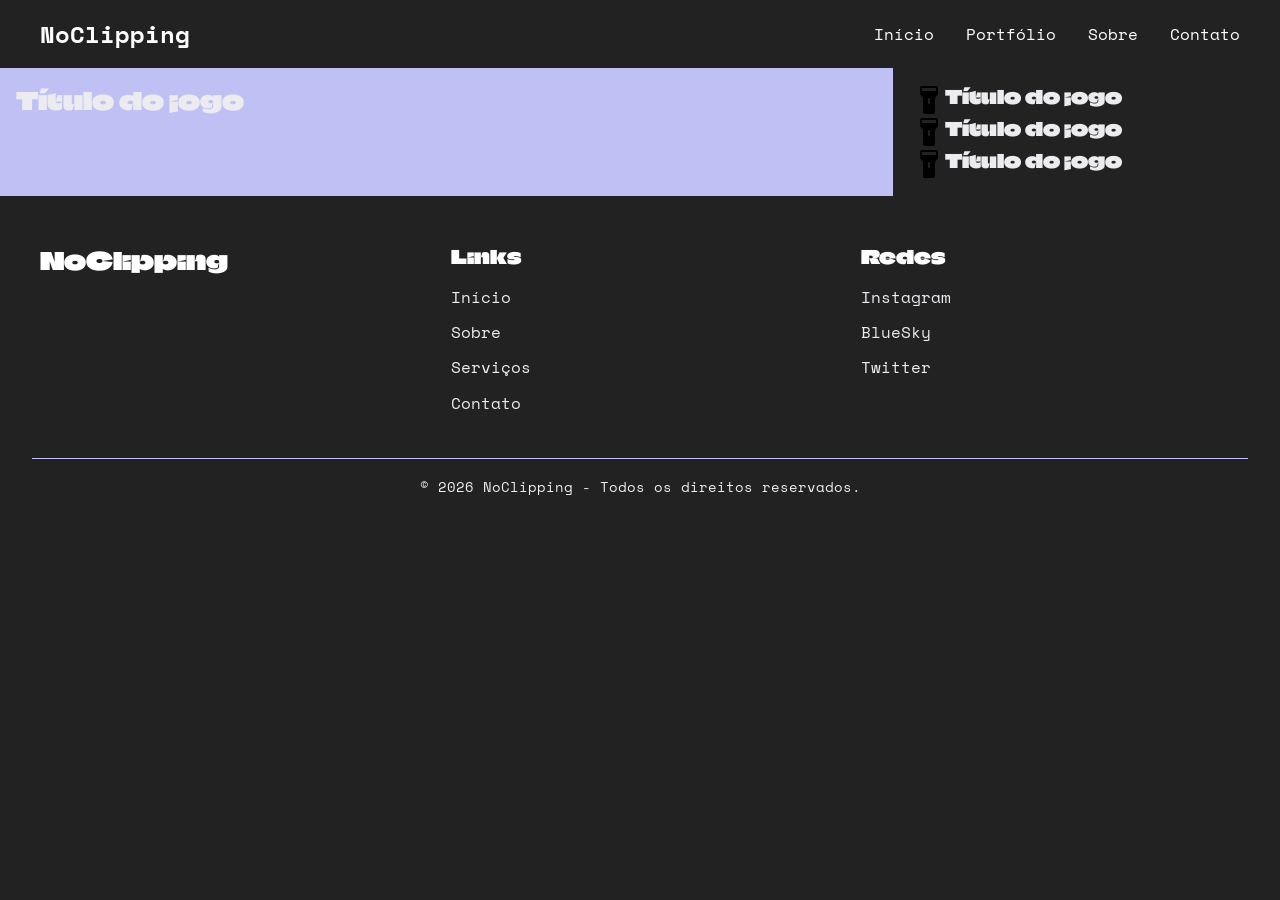
==== index.html @ 675118c1 "style; hero section" ====
<!DOCTYPE html>
<html lang="pt-br">
  <head>
    <meta charset="UTF-8" />
    <meta name="viewport" content="width=device-width, initial-scale=1.0" />
    <title>NoClipping | Início</title>
    <link rel="shortcut icon" type="imagex/svg" href="../src/assets/favicon.svg"/>
    <!-- estilos -->
    <link rel="stylesheet" href="./src/style/global.css" />
    <link rel="stylesheet" href="./src/style/index.css" />

    <!-- fontes -->
     <link rel="preconnect" href="https://fonts.googleapis.com">
    <link rel="preconnect" href="https://fonts.gstatic.com" crossorigin>
    <link href="https://fonts.googleapis.com/css2?family=Climate+Crisis:YEAR@1979&family=DM+Sans:ital,opsz,wght@0,9..40,100..1000;1,9..40,100..1000&family=Space+Mono:ital,wght@0,400;0,700;1,400;1,700&display=swap" rel="stylesheet">
  </head>
  <body>
    <header>
      <nav class="navbar">
        <a href="#" class="logo">NoClipping</a>

        <ul class="nav-links" id="navLinks">
          <li><a href="/index.html">Início</a></li>
          <li><a href="/pages/portfolio.html">Portfólio</a></li>
          <li><a href="/pages/sobre.html">Sobre</a></li>
          <li><a href="/pages/contato.html">Contato</a></li>
        </ul>

        <div class="menu-btn" id="menuBtn">
          <span></span>
          <span></span>
          <span></span>
        </div>
      </nav>
    </header>
    <main>
  
        <section id="hero-section" class="flex-row">
            <div id="destaques-div">
                <h2>Título do jogo</h2>
                <div id="info-jogo">
                  
                </div>
            </div>
            <div id="destaques-lista-div">
                <div class="destaques-items-div flex-row">
                    <img src="./src/assets/favicon.svg" alt="Capa do jogo: jogo">
                    <h3>Título do jogo</h3>
                </div>
                <div class="destaques-items-div flex-row">
                    <img src="./src/assets/favicon.svg" alt="Capa do jogo: jogo">
                    <h3>Título do jogo</h3>
                </div>
                <div class="destaques-items-div flex-row">
                    <img src="./src/assets/favicon.svg" alt="Capa do jogo: jogo">
                    <h3>Título do jogo</h3>
                </div>
            </div>
        </section>
        
    </main>
    <footer class="footer">
      <div class="footer-container">
        <div class="footer-logo">
          <h2>NoClipping</h2>
        </div>

        <div class="footer-links">
          <h3>Links</h3>
          <ul>
            <li><a href="#">Início</a></li>
            <li><a href="#">Sobre</a></li>
            <li><a href="#">Serviços</a></li>
            <li><a href="#">Contato</a></li>
          </ul>
        </div>

        <div class="footer-social">
          <h3>Redes</h3>
          <ul>
            <li><a href="#">Instagram</a></li>
            <li><a href="#">BlueSky</a></li>
            <li><a href="#">Twitter</a></li>
          </ul>
        </div>
      </div>

      <div class="footer-bottom">
        <p>© 2026 NoClipping - Todos os direitos reservados.</p>
      </div>
    </footer>

    <script src="./src/js/script.js"></script>
  </body>
</html>
---- src/style/global.css ----
:root {
  --roxo: #bfc0f4;
  --verde: #eaf51a;
  --preto: #222222;
  --branco: #ecebf0;
}

.flex-row {
  display: flex;
  flex-direction: row;
}

.flex-col {
  display: flex;
  flex-direction: column;
}

* {
  margin: 0;
  padding: 0;
  box-sizing: border-box;
}

h1,h2,h3{
    font-family: "Climate Crisis", sans-serif;
  font-optical-sizing: auto;
  font-weight: 400;
  font-style: normal;
  font-variation-settings:
    "YEAR" 1979;
}

p, span, a, li{
    font-family: "Space Mono", monospace;
  font-weight: 400;
  font-style: normal;
}

body {
  background: var(--preto);
}

/* navbar */

header {
  background: var(--preto);
  padding: 1rem 2rem;
}

.navbar {
  display: flex;
  justify-content: space-between;
  align-items: center;
  max-width: 1200px;
  margin: 0 auto;
}

.logo {
  color: white;
  font-size: 1.5rem;
  font-weight: bold;
  text-decoration: none;
}

.nav-links {
  display: flex;
  list-style: none;
  gap: 2rem;
}

.nav-links a {
  color: white;
  text-decoration: none;
  transition: 0.3s;
}

.nav-links a:hover {
  color: var(--verde);
}

.menu-btn {
  display: none;
  flex-direction: column;
  cursor: pointer;
  gap: 5px;
}

.menu-btn span {
  width: 25px;
  height: 3px;
  background: var(--branco);
  border-radius: 5px;
}

/* footer */
  .footer {
    background: var(--preto);
    color: white;
    padding: 3rem 2rem 1rem;
  }

  .footer-container {
    max-width: 1200px;
    margin: 0 auto;

    display: grid;
    grid-template-columns: repeat(auto-fit, minmax(220px, 1fr));
    gap: 2rem;
  }

  .footer h2,
  .footer h3 {
    margin-bottom: 1rem;
  }

  .footer p {
    color: var(--branco);
    line-height: 1.6;
  }

  .footer ul {
    list-style: none;
  }

  .footer ul li {
    margin-bottom: 0.7rem;
  }

  .footer a {
    color: var(--branco);
    text-decoration: none;
    transition: 0.3s;
  }

  .footer a:hover {
    color: var(--verde);
  }

  .footer-bottom {
    border-top: 1px solid var(--roxo);
    margin-top: 2rem;
    padding-top: 1rem;
    text-align: center;
    color: var(--branco);
    font-size: 0.9rem;
  }


/* Mobile */
@media (max-width: 768px) {
  .menu-btn {
    display: flex;
  }

  .open span:nth-child(1) {
    transform: rotate(45deg) translate(1px, 2px);
  }

  .open span:nth-child(2) {
    opacity: 0;
  }

  .open span:nth-child(3) {
    transform: rotate(-45deg) translate(10px, -10px);
  }

  .nav-links {
    position: absolute;
    top: 70px;
    right: 0;
    background: var(--preto);
    width: 100%;
    flex-direction: column;
    align-items: center;
    padding: 2rem 0;
    gap: 1.5rem;

    display: none;
  }

  .nav-links.active {
    display: flex;
  }

  .footer {
      text-align: center;
      padding: 2rem 1rem 0rem;
    }
}
---- src/style/index.css ----
#hero-section{
    gap: 4px;
    color: var(--branco)
}

#destaques-div{
    width: 70%;
    padding: 1rem;
    background-color: var(--roxo);
}

#destaques-lista-div{
    width: 30%;
    padding: 1rem;
}
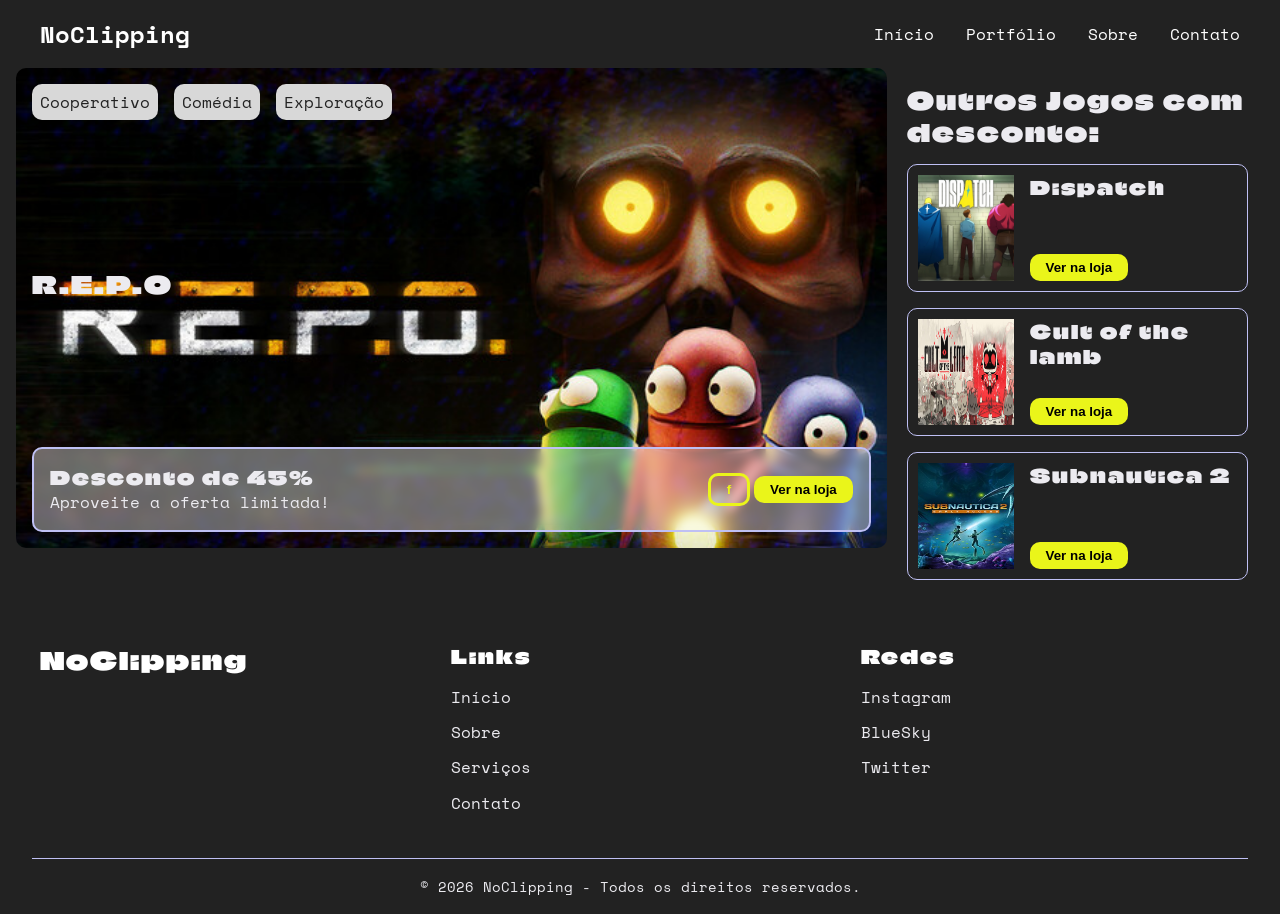
==== commit 753ade0f: "Style: estilização da página inicial - hero" ====
--- a/index.html
+++ b/index.html
@@ -1,95 +1,129 @@
 <!DOCTYPE html>
 <html lang="pt-br">
-  <head>
-    <meta charset="UTF-8" />
-    <meta name="viewport" content="width=device-width, initial-scale=1.0" />
-    <title>NoClipping | Início</title>
-    <link rel="shortcut icon" type="imagex/svg" href="../src/assets/favicon.svg"/>
-    <!-- estilos -->
-    <link rel="stylesheet" href="./src/style/global.css" />
-    <link rel="stylesheet" href="./src/style/index.css" />
 
-    <!-- fontes -->
-     <link rel="preconnect" href="https://fonts.googleapis.com">
-    <link rel="preconnect" href="https://fonts.gstatic.com" crossorigin>
-    <link href="https://fonts.googleapis.com/css2?family=Climate+Crisis:YEAR@1979&family=DM+Sans:ital,opsz,wght@0,9..40,100..1000;1,9..40,100..1000&family=Space+Mono:ital,wght@0,400;0,700;1,400;1,700&display=swap" rel="stylesheet">
-  </head>
-  <body>
-    <header>
-      <nav class="navbar">
-        <a href="#" class="logo">NoClipping</a>
+<head>
+  <meta charset="UTF-8" />
+  <meta name="viewport" content="width=device-width, initial-scale=1.0" />
+  <title>NoClipping | Início</title>
+  <link rel="shortcut icon" type="imagex/svg" href="../src/assets/favicon.svg" />
+  <!-- estilos -->
+  <link rel="stylesheet" href="./src/style/global.css" />
+  <link rel="stylesheet" href="./src/style/index.css" />
 
-        <ul class="nav-links" id="navLinks">
-          <li><a href="/index.html">Início</a></li>
-          <li><a href="/pages/portfolio.html">Portfólio</a></li>
-          <li><a href="/pages/sobre.html">Sobre</a></li>
-          <li><a href="/pages/contato.html">Contato</a></li>
-        </ul>
+  <!-- fontes -->
+  <link rel="preconnect" href="https://fonts.googleapis.com">
+  <link rel="preconnect" href="https://fonts.gstatic.com" crossorigin>
+  <link
+    href="https://fonts.googleapis.com/css2?family=Climate+Crisis:YEAR@1979&family=DM+Sans:ital,opsz,wght@0,9..40,100..1000;1,9..40,100..1000&family=Space+Mono:ital,wght@0,400;0,700;1,400;1,700&display=swap"
+    rel="stylesheet">
+</head>
 
-        <div class="menu-btn" id="menuBtn">
-          <span></span>
-          <span></span>
-          <span></span>
+<body>
+  <header>
+    <nav class="navbar">
+      <a href="#" class="logo">NoClipping</a>
+
+      <ul class="nav-links" id="navLinks">
+        <li><a href="/index.html">Início</a></li>
+        <li><a href="/pages/portfolio.html">Portfólio</a></li>
+        <li><a href="/pages/sobre.html">Sobre</a></li>
+        <li><a href="/pages/contato.html">Contato</a></li>
+      </ul>
+
+      <div class="menu-btn" id="menuBtn">
+        <span></span>
+        <span></span>
+        <span></span>
+      </div>
+    </nav>
+  </header>
+  <main>
+
+    <section id="hero-section" class="flex-row">
+      <div id="destaques-div" class="flex-col ">
+        <div id="destaques-tags-div" class="flex-row">
+          <div class="tag-div">
+            <p>Cooperativo</p>
+          </div>
+          <div class="tag-div">
+            <p>Comédia</p>
+          </div>
+          <div class="tag-div">
+            <p>Exploração</p>
+          </div>
         </div>
-      </nav>
-    </header>
-    <main>
-  
-        <section id="hero-section" class="flex-row">
-            <div id="destaques-div">
-                <h2>Título do jogo</h2>
-                <div id="info-jogo">
-                  
-                </div>
-            </div>
-            <div id="destaques-lista-div">
-                <div class="destaques-items-div flex-row">
-                    <img src="./src/assets/favicon.svg" alt="Capa do jogo: jogo">
-                    <h3>Título do jogo</h3>
-                </div>
-                <div class="destaques-items-div flex-row">
-                    <img src="./src/assets/favicon.svg" alt="Capa do jogo: jogo">
-                    <h3>Título do jogo</h3>
-                </div>
-                <div class="destaques-items-div flex-row">
-                    <img src="./src/assets/favicon.svg" alt="Capa do jogo: jogo">
-                    <h3>Título do jogo</h3>
-                </div>
-            </div>
-        </section>
-        
-    </main>
-    <footer class="footer">
-      <div class="footer-container">
-        <div class="footer-logo">
-          <h2>NoClipping</h2>
-        </div>
+        <h2>R.E.P.O</h2>
+        <div id="info-jogo" class="flex-row">
+          <div>
+            <h3>Desconto de 45%</h3>
+            <p>Aproveite a oferta limitada!</p>
+          </div>
 
-        <div class="footer-links">
-          <h3>Links</h3>
-          <ul>
-            <li><a href="#">Início</a></li>
-            <li><a href="#">Sobre</a></li>
-            <li><a href="#">Serviços</a></li>
-            <li><a href="#">Contato</a></li>
-          </ul>
-        </div>
-
-        <div class="footer-social">
-          <h3>Redes</h3>
-          <ul>
-            <li><a href="#">Instagram</a></li>
-            <li><a href="#">BlueSky</a></li>
-            <li><a href="#">Twitter</a></li>
-          </ul>
+          <div>
+            <button class="btn-secondary">f</button>
+            <button class="btn-default">Ver na loja</button>
+          </div>
         </div>
       </div>
+      <div id="destaques-lista-div" class="flex-col">
+        <h2>Outros Jogos com desconto: </h2>
+        <div class="destaques-items-div flex-row">
+          <img src="./src/assets/jogosImg/dispatch.jpg" alt="Capa do jogo: Dispatch">
+          <div class="flex-col justify-between">
+            <h3>Dispatch</h3>
+            <button class="btn-default">Ver na loja</button>
+          </div>
+        </div>
+        <div class="destaques-items-div flex-row">
+          <img src="./src/assets/jogosImg/cultOfTheLamb.jpg" alt="Capa do jogo: Cult of the lamb">
+          <div class="flex-col justify-between">
+            <h3>Cult of the lamb</h3>
+            <button class="btn-default">Ver na loja</button>
+          </div>
+        </div>
+        <div class="destaques-items-div flex-row">
+          <img src="./src/assets/jogosImg/subnautica2.jpg" alt="Capa do jogo: Subnautica 2">
+          <div class="flex-col justify-between">
+            <h3>Subnautica 2</h3>
+            <button class="btn-default">Ver na loja</button>
+          </div>
+        </div>
+      </div>
+    </section>
 
-      <div class="footer-bottom">
-        <p>© 2026 NoClipping - Todos os direitos reservados.</p>
+  </main>
+  <footer class="footer">
+    <div class="footer-container">
+      <div class="footer-logo">
+        <h2>NoClipping</h2>
       </div>
-    </footer>
 
-    <script src="./src/js/script.js"></script>
-  </body>
-</html>
+      <div class="footer-links">
+        <h3>Links</h3>
+        <ul>
+          <li><a href="#">Início</a></li>
+          <li><a href="#">Sobre</a></li>
+          <li><a href="#">Serviços</a></li>
+          <li><a href="#">Contato</a></li>
+        </ul>
+      </div>
+
+      <div class="footer-social">
+        <h3>Redes</h3>
+        <ul>
+          <li><a href="#">Instagram</a></li>
+          <li><a href="#">BlueSky</a></li>
+          <li><a href="#">Twitter</a></li>
+        </ul>
+      </div>
+    </div>
+
+    <div class="footer-bottom">
+      <p>© 2026 NoClipping - Todos os direitos reservados.</p>
+    </div>
+  </footer>
+
+  <script src="./src/js/script.js"></script>
+</body>
+
+</html>
--- a/src/style/global.css
+++ b/src/style/global.css
@@ -3,6 +3,9 @@
   --verde: #eaf51a;
   --preto: #222222;
   --branco: #ecebf0;
+  --cinza: #d8d8d8;
+
+  --border-radius-sm: 10px;
 }
 
 .flex-row {
@@ -13,6 +16,10 @@
 .flex-col {
   display: flex;
   flex-direction: column;
+}
+
+.justify-between{
+  justify-content: space-between;
 }
 
 * {
@@ -24,8 +31,9 @@
 h1,h2,h3{
     font-family: "Climate Crisis", sans-serif;
   font-optical-sizing: auto;
-  font-weight: 400;
+  font-weight: 100;
   font-style: normal;
+  letter-spacing: 2px;
   font-variation-settings:
     "YEAR" 1979;
 }
@@ -38,6 +46,10 @@
 
 body {
   background: var(--preto);
+}
+
+main{
+  margin: 0 1rem;
 }
 
 /* navbar */
@@ -90,6 +102,25 @@
   height: 3px;
   background: var(--branco);
   border-radius: 5px;
+}
+
+.btn-default{
+  background-color: var(--verde);
+  padding: 6px 1rem;
+  border-radius: var(--border-radius-sm);
+  border: none;
+  width: fit-content;
+  font-weight: bold;
+}
+
+.btn-secondary{
+  background-color: transparent;
+  padding: 6px 1rem;
+  border-radius: var(--border-radius-sm);
+  border: solid 3px var(--verde);
+  width: fit-content;
+  font-weight: bold;
+  color: var(--verde);
 }
 
 /* footer */
--- a/src/style/index.css
+++ b/src/style/index.css
@@ -1,15 +1,80 @@
-#hero-section{
+#hero-section {
     gap: 4px;
     color: var(--branco)
 }
 
-#destaques-div{
+#destaques-div {
     width: 70%;
+    height: 30rem;
     padding: 1rem;
     background-color: var(--roxo);
+    background-image: url('../assets/jogosImg/repo.jpg');
+    background-size: cover;
+    background-repeat: no-repeat;
+    justify-content: space-between;
+    border-radius: var(--border-radius-sm);
 }
 
-#destaques-lista-div{
+#destaques-lista-div {
+    gap: 1rem;
+}
+
+#destaques-lista-div {
     width: 30%;
     padding: 1rem;
+}
+
+#destaques-tags-div{
+    gap: 1rem;
+}
+
+.tag-div{
+    background-color: var(--cinza);
+    padding: 6px 8px;
+    color: var(--preto);
+    border-radius: var(--border-radius-sm);
+    font-weight: bold;
+}
+
+#info-jogo {
+    padding: 1rem;
+    gap: 1rem;
+    background-color: rgba(255, 255, 255, 0.4);
+    -webkit-backdrop-filter: blur(5px);
+    backdrop-filter: blur(5px);
+    justify-content: space-between;
+    border-radius: var(--border-radius-sm);
+    border: solid 2px var(--roxo);
+    align-items: center;
+}
+
+.destaques-items-div {
+    border: solid 1px var(--roxo);
+    height: 8rem;
+    padding: 10px;
+    border-radius: var(--border-radius-sm);
+    gap: 1rem;
+}
+
+.destaques-items-div img {
+    width: 30%;
+    height: 100%;
+}
+
+@media (max-width: 768px) {
+    #hero-section {
+        flex-direction: column;
+    }
+
+    #destaques-div {
+        width: 100%;
+    }
+
+    #info-jogo {
+        flex-direction: column;
+    }
+
+    #destaques-lista-div {
+        width: 100%;
+    }
 }
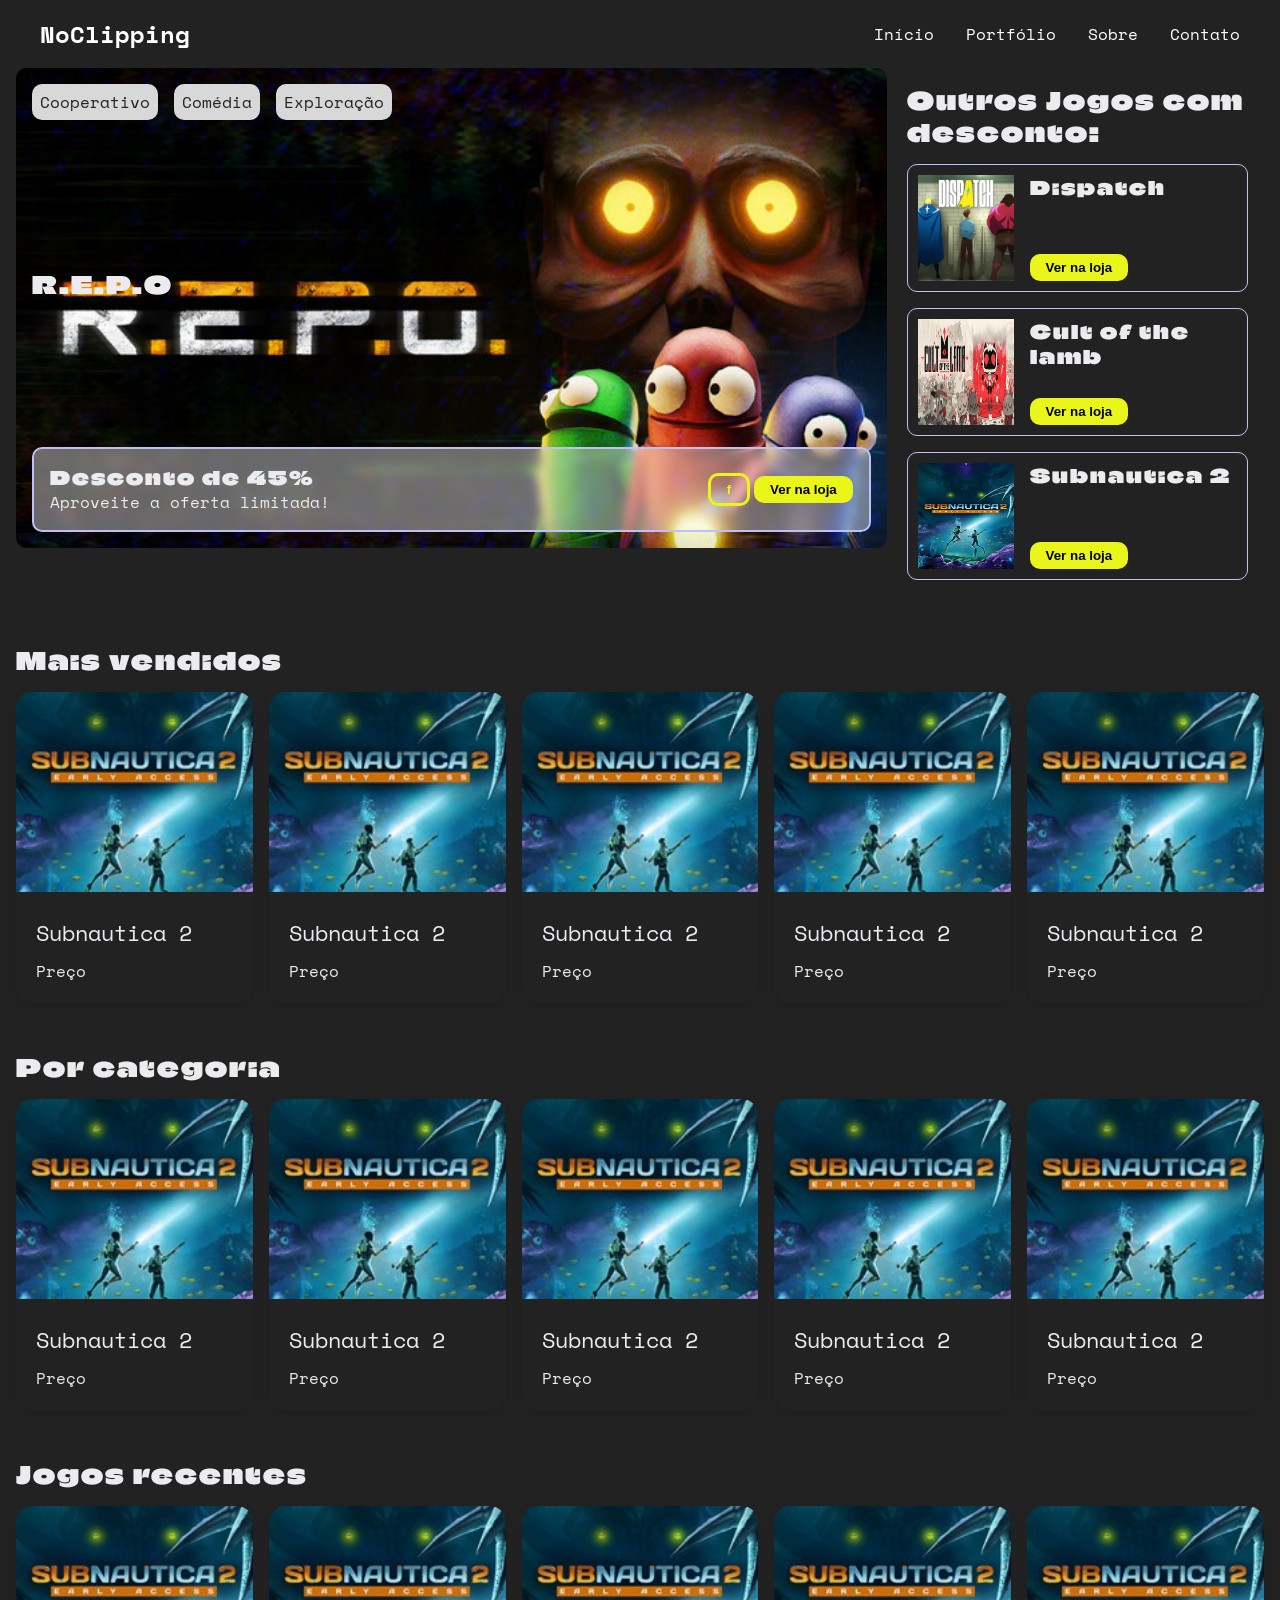
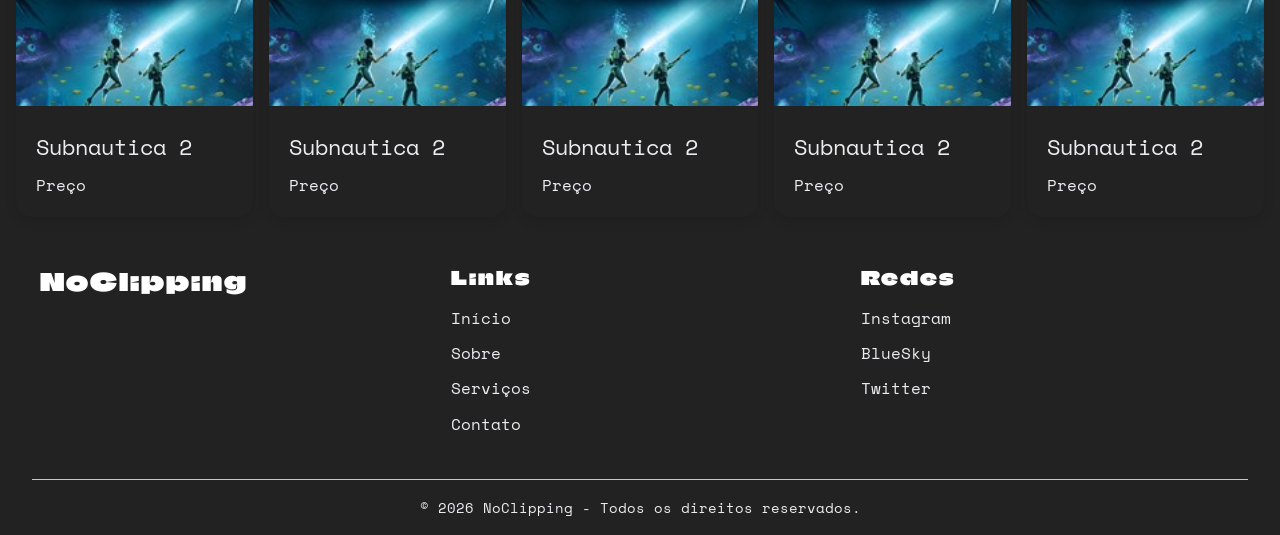
==== commit 88dc0ffa: "style: estilização da página portóflio: sobre o site, categorias" ====
--- a/index.html
+++ b/index.html
@@ -91,6 +91,171 @@
       </div>
     </section>
 
+
+    <section class="flex-col">
+      <h2> Mais vendidos </h2>
+      <div class="section-grid"> 
+        <div class="card">
+        <img src="./src/assets/jogosImg/subnautica2.jpg" alt="Imagem do card">
+        <div class="card-content">
+          <p class="card-title">
+           Subnautica 2
+          </p>
+          <p>Preço</p>
+        </div>
+      </div>
+
+      <div class="card">
+        <img src="./src/assets/jogosImg/subnautica2.jpg" alt="Imagem do card">
+        <div class="card-content">
+          <p class="card-title">
+           Subnautica 2
+          </p>
+          <p>Preço</p>
+        </div>
+      </div>
+
+      <div class="card">
+        <img src="./src/assets/jogosImg/subnautica2.jpg" alt="Imagem do card">
+        <div class="card-content">
+          <p class="card-title">
+           Subnautica 2
+          </p>
+          <p>Preço</p>
+        </div>
+      </div>
+
+      <div class="card">
+        <img src="./src/assets/jogosImg/subnautica2.jpg" alt="Imagem do card">
+        <div class="card-content">
+          <p class="card-title">
+           Subnautica 2
+          </p>
+          <p>Preço</p>
+        </div>
+      </div>
+
+      <div class="card">
+        <img src="./src/assets/jogosImg/subnautica2.jpg" alt="Imagem do card">
+        <div class="card-content">
+          <p class="card-title">
+           Subnautica 2
+          </p>
+          <p>Preço</p>
+        </div>
+      </div>
+      </div>
+    </section>
+
+    <section class="flex-col">
+      <h2> Por categoria </h2>
+      <div class="section-grid"> 
+        <div class="card">
+        <img src="./src/assets/jogosImg/subnautica2.jpg" alt="Imagem do card">
+        <div class="card-content">
+          <p class="card-title">
+           Subnautica 2
+          </p>
+          <p>Preço</p>
+        </div>
+      </div>
+
+      <div class="card">
+        <img src="./src/assets/jogosImg/subnautica2.jpg" alt="Imagem do card">
+        <div class="card-content">
+          <p class="card-title">
+           Subnautica 2
+          </p>
+          <p>Preço</p>
+        </div>
+      </div>
+
+      <div class="card">
+        <img src="./src/assets/jogosImg/subnautica2.jpg" alt="Imagem do card">
+        <div class="card-content">
+          <p class="card-title">
+           Subnautica 2
+          </p>
+          <p>Preço</p>
+        </div>
+      </div>
+
+      <div class="card">
+        <img src="./src/assets/jogosImg/subnautica2.jpg" alt="Imagem do card">
+        <div class="card-content">
+          <p class="card-title">
+           Subnautica 2
+          </p>
+          <p>Preço</p>
+        </div>
+      </div>
+
+      <div class="card">
+        <img src="./src/assets/jogosImg/subnautica2.jpg" alt="Imagem do card">
+        <div class="card-content">
+          <p class="card-title">
+           Subnautica 2
+          </p>
+          <p>Preço</p>
+        </div>
+      </div>
+      </div>
+    </section>
+    <section class="flex-col">
+      <h2> Jogos recentes </h2>
+      <div class="section-grid"> 
+        <div class="card">
+        <img src="./src/assets/jogosImg/subnautica2.jpg" alt="Imagem do card">
+        <div class="card-content">
+          <p class="card-title">
+           Subnautica 2
+          </p>
+          <p>Preço</p>
+        </div>
+      </div>
+
+      <div class="card">
+        <img src="./src/assets/jogosImg/subnautica2.jpg" alt="Imagem do card">
+        <div class="card-content">
+          <p class="card-title">
+           Subnautica 2
+          </p>
+          <p>Preço</p>
+        </div>
+      </div>
+
+      <div class="card">
+        <img src="./src/assets/jogosImg/subnautica2.jpg" alt="Imagem do card">
+        <div class="card-content">
+          <p class="card-title">
+           Subnautica 2
+          </p>
+          <p>Preço</p>
+        </div>
+      </div>
+
+      <div class="card">
+        <img src="./src/assets/jogosImg/subnautica2.jpg" alt="Imagem do card">
+        <div class="card-content">
+          <p class="card-title">
+           Subnautica 2
+          </p>
+          <p>Preço</p>
+        </div>
+      </div>
+
+      <div class="card">
+        <img src="./src/assets/jogosImg/subnautica2.jpg" alt="Imagem do card">
+        <div class="card-content">
+          <p class="card-title">
+           Subnautica 2
+          </p>
+          <p>Preço</p>
+        </div>
+      </div>
+      </div>
+    </section>
+
   </main>
   <footer class="footer">
     <div class="footer-container">
--- a/src/style/global.css
+++ b/src/style/global.css
@@ -1,11 +1,13 @@
 :root {
   --roxo: #bfc0f4;
+  --roxo-300: #bfc0f49d;
   --verde: #eaf51a;
   --preto: #222222;
   --branco: #ecebf0;
   --cinza: #d8d8d8;
 
   --border-radius-sm: 10px;
+  --border-radius-md: 20px;
 }
 
 .flex-row {
@@ -18,7 +20,7 @@
   flex-direction: column;
 }
 
-.justify-between{
+.justify-between {
   justify-content: space-between;
 }
 
@@ -28,8 +30,10 @@
   box-sizing: border-box;
 }
 
-h1,h2,h3{
-    font-family: "Climate Crisis", sans-serif;
+h1,
+h2,
+h3 {
+  font-family: "Climate Crisis", sans-serif;
   font-optical-sizing: auto;
   font-weight: 100;
   font-style: normal;
@@ -38,8 +42,12 @@
     "YEAR" 1979;
 }
 
-p, span, a, li{
-    font-family: "Space Mono", monospace;
+p,
+small,
+span,
+a,
+li {
+  font-family: "Space Mono", monospace;
   font-weight: 400;
   font-style: normal;
 }
@@ -48,8 +56,11 @@
   background: var(--preto);
 }
 
-main{
+main {
   margin: 0 1rem;
+  display: flex;
+  flex-direction: column;
+  gap: 3rem;
 }
 
 /* navbar */
@@ -104,7 +115,7 @@
   border-radius: 5px;
 }
 
-.btn-default{
+.btn-default {
   background-color: var(--verde);
   padding: 6px 1rem;
   border-radius: var(--border-radius-sm);
@@ -113,7 +124,7 @@
   font-weight: bold;
 }
 
-.btn-secondary{
+.btn-secondary {
   background-color: transparent;
   padding: 6px 1rem;
   border-radius: var(--border-radius-sm);
@@ -123,58 +134,100 @@
   color: var(--verde);
 }
 
+.card {
+  width: 100%;
+  max-width: 100%;
+  background: var(--preto);
+  border-radius: 16px;
+  overflow: hidden;
+  box-shadow: 0 4px 12px rgba(0, 0, 0, 0.1);
+  transition: 0.3s ease;
+}
+
+.card:hover {
+  transform: translateY(-5px);
+}
+
+.card img {
+  width: 100%;
+  height: 200px;
+  object-fit: cover;
+}
+
+.card-content {
+  padding: 20px;
+}
+
+.card-title {
+  font-size: 1.4rem;
+  margin-bottom: 10px;
+  color: var(--branco);
+}
+
+.card-text {
+  font-size: 0.95rem;
+  color: var(--branco);
+  margin-bottom: 20px;
+  line-height: 1.5;
+}
+
+.align-center{
+  justify-content: center;
+  align-items: center;
+}
+
 /* footer */
-  .footer {
-    background: var(--preto);
-    color: white;
-    padding: 3rem 2rem 1rem;
-  }
-
-  .footer-container {
-    max-width: 1200px;
-    margin: 0 auto;
-
-    display: grid;
-    grid-template-columns: repeat(auto-fit, minmax(220px, 1fr));
-    gap: 2rem;
-  }
-
-  .footer h2,
-  .footer h3 {
-    margin-bottom: 1rem;
-  }
-
-  .footer p {
-    color: var(--branco);
-    line-height: 1.6;
-  }
-
-  .footer ul {
-    list-style: none;
-  }
-
-  .footer ul li {
-    margin-bottom: 0.7rem;
-  }
-
-  .footer a {
-    color: var(--branco);
-    text-decoration: none;
-    transition: 0.3s;
-  }
-
-  .footer a:hover {
-    color: var(--verde);
-  }
-
-  .footer-bottom {
-    border-top: 1px solid var(--roxo);
-    margin-top: 2rem;
-    padding-top: 1rem;
-    text-align: center;
-    color: var(--branco);
-    font-size: 0.9rem;
-  }
+.footer {
+  background: var(--preto);
+  color: white;
+  padding: 3rem 2rem 1rem;
+}
+
+.footer-container {
+  max-width: 1200px;
+  margin: 0 auto;
+
+  display: grid;
+  grid-template-columns: repeat(auto-fit, minmax(220px, 1fr));
+  gap: 2rem;
+}
+
+.footer h2,
+.footer h3 {
+  margin-bottom: 1rem;
+}
+
+.footer p {
+  color: var(--branco);
+  line-height: 1.6;
+}
+
+.footer ul {
+  list-style: none;
+}
+
+.footer ul li {
+  margin-bottom: 0.7rem;
+}
+
+.footer a {
+  color: var(--branco);
+  text-decoration: none;
+  transition: 0.3s;
+}
+
+.footer a:hover {
+  color: var(--verde);
+}
+
+.footer-bottom {
+  border-top: 1px solid var(--roxo);
+  margin-top: 2rem;
+  padding-top: 1rem;
+  text-align: center;
+  color: var(--branco);
+  font-size: 0.9rem;
+}
 
 
 /* Mobile */
@@ -214,7 +267,17 @@
   }
 
   .footer {
-      text-align: center;
-      padding: 2rem 1rem 0rem;
-    }
-}
+    text-align: center;
+    padding: 2rem 1rem 0rem;
+  }
+}
+
+@media (max-width: 480px) {
+  .card-title {
+    font-size: 1.2rem;
+  }
+
+  .card-text {
+    font-size: 0.9rem;
+  }
+}
--- a/src/style/index.css
+++ b/src/style/index.css
@@ -61,6 +61,21 @@
     height: 100%;
 }
 
+section{
+    align-items: start;
+    color: var(--branco);
+    gap: 1rem;
+}
+
+.section-grid{
+    width: 100%;
+    gap: 1rem;
+    display: grid;
+    grid-template-columns: repeat(auto-fit, minmax(200px, 1fr));
+    align-items: center;
+    justify-content: center;
+}
+
 @media (max-width: 768px) {
     #hero-section {
         flex-direction: column;
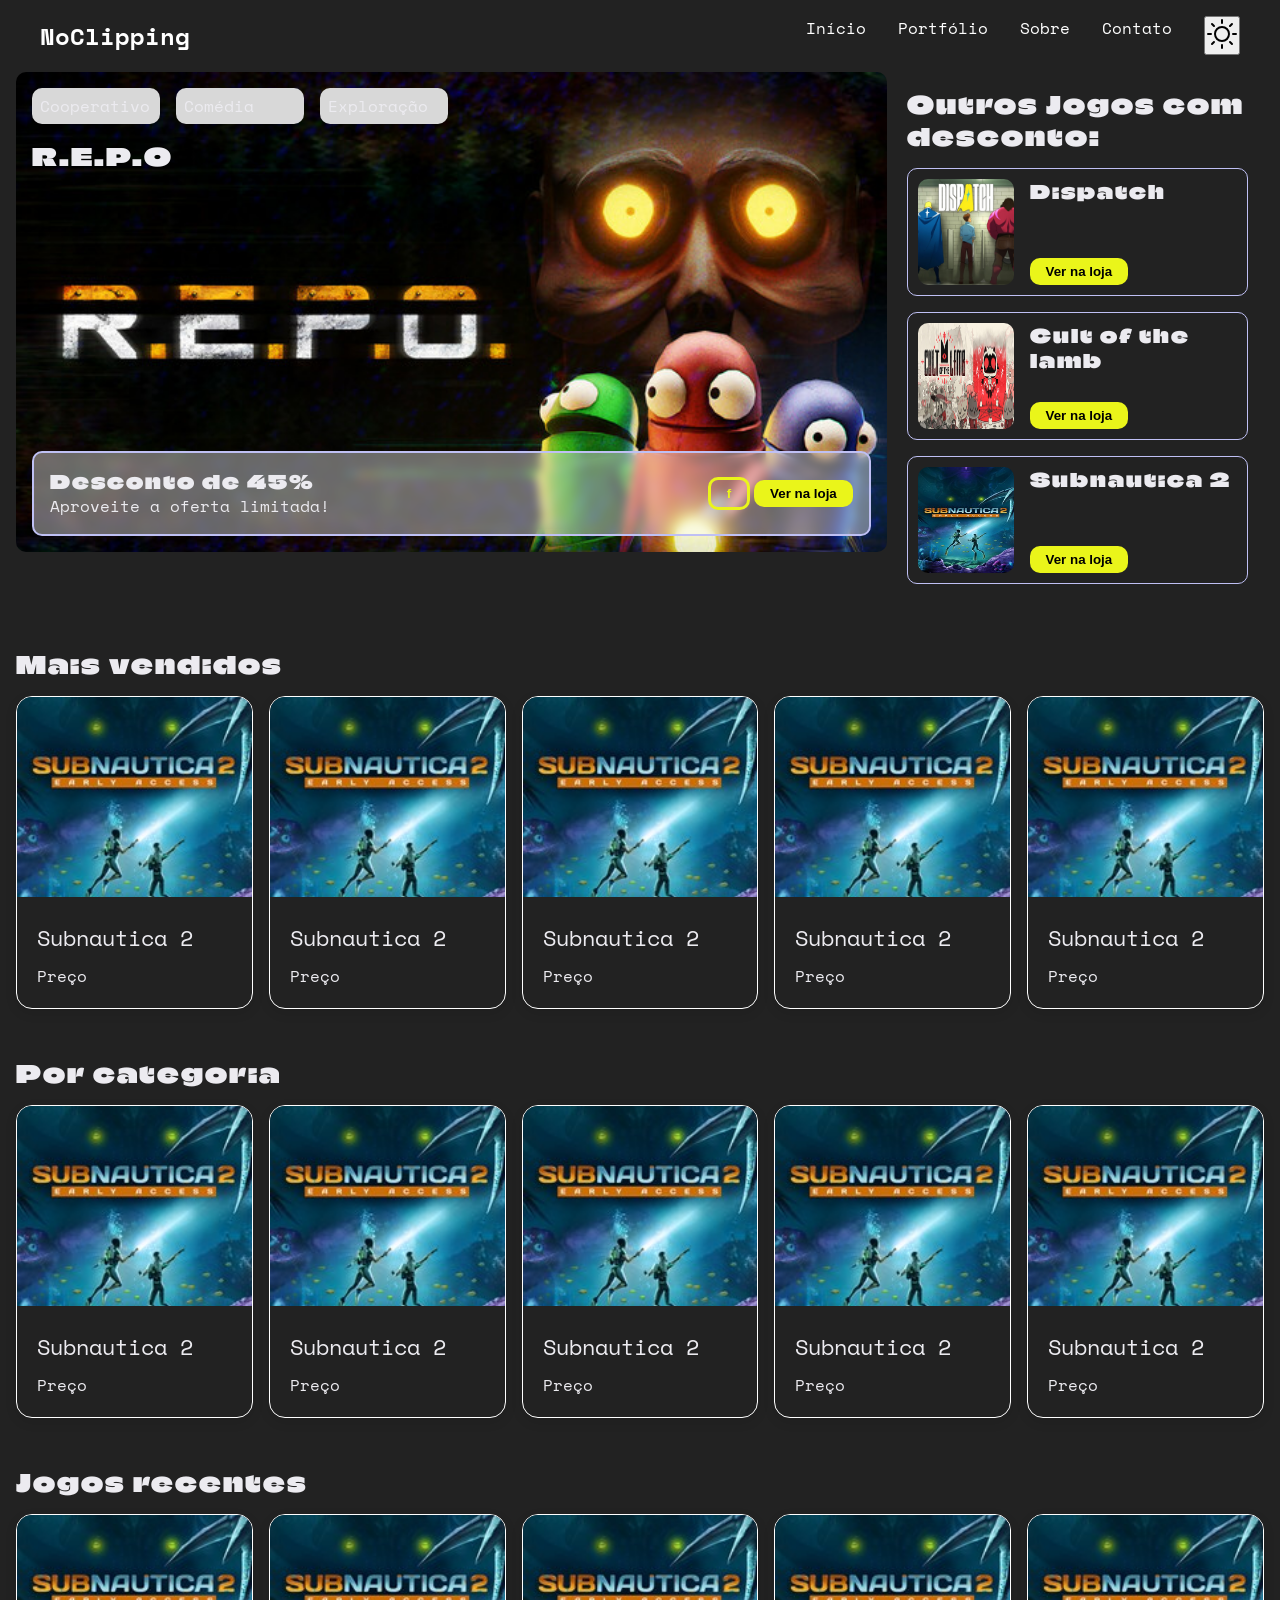
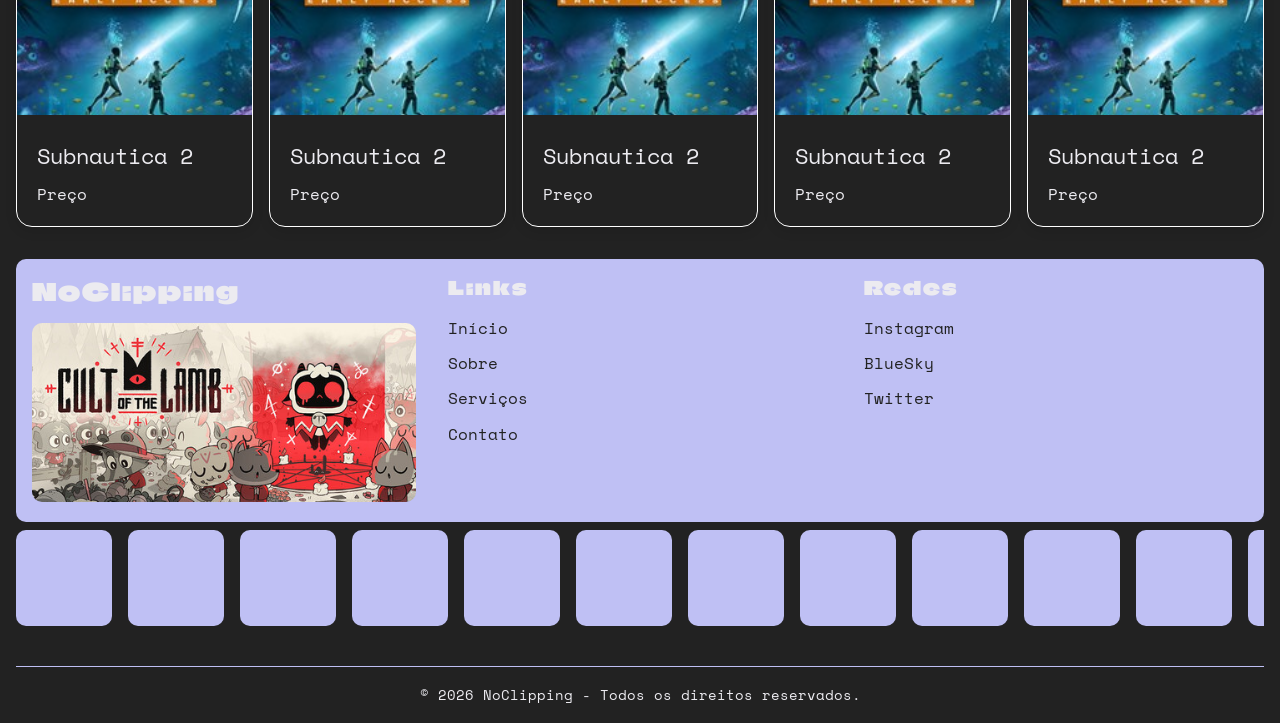
==== commit 5c163ea5: "style: estilização do footer style: estilização do sobre, style: adição de dark/light mode" ====
--- a/index.html
+++ b/index.html
@@ -28,6 +28,9 @@
         <li><a href="/pages/portfolio.html">Portfólio</a></li>
         <li><a href="/pages/sobre.html">Sobre</a></li>
         <li><a href="/pages/contato.html">Contato</a></li>
+        <li><button class="mode" id="theme">
+          <img src="./src/assets/icones/light-mode.svg" alt="ícone do modo claro">
+        </button></li>
       </ul>
 
       <div class="menu-btn" id="menuBtn">
@@ -41,7 +44,8 @@
 
     <section id="hero-section" class="flex-row">
       <div id="destaques-div" class="flex-col ">
-        <div id="destaques-tags-div" class="flex-row">
+        <div class="flex-col gap-4">
+        <div id="destaques-tags-div">
           <div class="tag-div">
             <p>Cooperativo</p>
           </div>
@@ -52,7 +56,8 @@
             <p>Exploração</p>
           </div>
         </div>
-        <h2>R.E.P.O</h2>
+        <h2>R.E.P.O</h2>  
+        </div>
         <div id="info-jogo" class="flex-row">
           <div>
             <h3>Desconto de 45%</h3>
@@ -69,21 +74,21 @@
         <h2>Outros Jogos com desconto: </h2>
         <div class="destaques-items-div flex-row">
           <img src="./src/assets/jogosImg/dispatch.jpg" alt="Capa do jogo: Dispatch">
-          <div class="flex-col justify-between">
+          <div class="flex-col justify-between v">
             <h3>Dispatch</h3>
             <button class="btn-default">Ver na loja</button>
           </div>
         </div>
         <div class="destaques-items-div flex-row">
           <img src="./src/assets/jogosImg/cultOfTheLamb.jpg" alt="Capa do jogo: Cult of the lamb">
-          <div class="flex-col justify-between">
+          <div class="flex-col justify-between texto">
             <h3>Cult of the lamb</h3>
             <button class="btn-default">Ver na loja</button>
           </div>
         </div>
         <div class="destaques-items-div flex-row">
           <img src="./src/assets/jogosImg/subnautica2.jpg" alt="Capa do jogo: Subnautica 2">
-          <div class="flex-col justify-between">
+          <div class="flex-col justify-between texto">
             <h3>Subnautica 2</h3>
             <button class="btn-default">Ver na loja</button>
           </div>
@@ -261,6 +266,7 @@
     <div class="footer-container">
       <div class="footer-logo">
         <h2>NoClipping</h2>
+        <img src="./src/assets/jogosImg/cultOfTheLamb.jpg" alt="Desenho" id="img-pixel-art">
       </div>
 
       <div class="footer-links">
@@ -282,7 +288,20 @@
         </ul>
       </div>
     </div>
-
+    <div id="icones" class="flex-row">
+      <div class="icone"></div>
+      <div class="icone"></div>
+      <div class="icone"></div>
+      <div class="icone"></div>
+      <div class="icone"></div>
+      <div class="icone"></div>
+      <div class="icone"></div>
+      <div class="icone"></div>
+      <div class="icone"></div>
+      <div class="icone"></div>
+      <div class="icone"></div>
+      <div class="icone"></div>
+    </div>
     <div class="footer-bottom">
       <p>© 2026 NoClipping - Todos os direitos reservados.</p>
     </div>
--- a/src/style/global.css
+++ b/src/style/global.css
@@ -3,13 +3,22 @@
   --roxo-300: #bfc0f49d;
   --verde: #eaf51a;
   --preto: #222222;
-  --branco: #ecebf0;
+  --text-color: #ecebf0;
+  --branco:#fff;
   --cinza: #d8d8d8;
+
+  --bg-color: #222222;
 
   --border-radius-sm: 10px;
   --border-radius-md: 20px;
 }
 
+.light-mode{
+  /* light-mode */
+  --bg-color: #ecebf0;
+  --text-color: #000;
+}
+
 .flex-row {
   display: flex;
   flex-direction: row;
@@ -18,6 +27,10 @@
 .flex-col {
   display: flex;
   flex-direction: column;
+}
+
+.gap-4:{
+  gap: 1rem;
 }
 
 .justify-between {
@@ -53,7 +66,8 @@
 }
 
 body {
-  background: var(--preto);
+  background: var(--bg-color);
+  transition: all 0.8s;
 }
 
 main {
@@ -66,7 +80,7 @@
 /* navbar */
 
 header {
-  background: var(--preto);
+  background: var(--bg-color);
   padding: 1rem 2rem;
 }
 
@@ -137,11 +151,12 @@
 .card {
   width: 100%;
   max-width: 100%;
-  background: var(--preto);
+  background: var(--bg-color);
   border-radius: 16px;
   overflow: hidden;
   box-shadow: 0 4px 12px rgba(0, 0, 0, 0.1);
   transition: 0.3s ease;
+  border: solid 1px var(--branco);
 }
 
 .card:hover {
@@ -161,12 +176,12 @@
 .card-title {
   font-size: 1.4rem;
   margin-bottom: 10px;
-  color: var(--branco);
+  color: var(--text-color);
 }
 
 .card-text {
   font-size: 0.95rem;
-  color: var(--branco);
+  color: var(--text-color);
   margin-bottom: 20px;
   line-height: 1.5;
 }
@@ -178,18 +193,42 @@
 
 /* footer */
 .footer {
-  background: var(--preto);
+  background: var(--bg-color);
   color: white;
-  padding: 3rem 2rem 1rem;
+  padding: 2rem 1rem 1rem;
 }
 
 .footer-container {
-  max-width: 1200px;
-  margin: 0 auto;
-
+  padding: 1rem;
+  border-radius: var(--border-radius-sm);
+  max-width: 100%;
+  margin: 0;
   display: grid;
   grid-template-columns: repeat(auto-fit, minmax(220px, 1fr));
   gap: 2rem;
+  background-color: var(--roxo);
+  color: var(--text-color);
+}
+
+#img-pixel-art{
+  width: 100%;
+  height: auto;
+  border-radius: var(--border-radius-sm);
+}
+
+#icones{
+  overflow-x: hidden; 
+  gap: 1rem;
+}
+
+.icone{
+  margin: 8px 0;
+  width: 6rem;
+  min-width: 6rem;
+  max-width: 6rem;
+  height: 6rem;
+  background-color: var(--roxo);
+  border-radius: var(--border-radius-sm);
 }
 
 .footer h2,
@@ -198,12 +237,12 @@
 }
 
 .footer p {
-  color: var(--branco);
+  color: var(--text-color);
   line-height: 1.6;
 }
 
 .footer ul {
-  list-style: none;
+  list-style: none;  
 }
 
 .footer ul li {
@@ -211,7 +250,7 @@
 }
 
 .footer a {
-  color: var(--branco);
+  color: var(--bg-color);
   text-decoration: none;
   transition: 0.3s;
 }
@@ -225,7 +264,7 @@
   margin-top: 2rem;
   padding-top: 1rem;
   text-align: center;
-  color: var(--branco);
+  color: var(--text-color);
   font-size: 0.9rem;
 }
 
@@ -252,7 +291,7 @@
     position: absolute;
     top: 70px;
     right: 0;
-    background: var(--preto);
+    background: var(--bg-color);
     width: 100%;
     flex-direction: column;
     align-items: center;
--- a/src/style/index.css
+++ b/src/style/index.css
@@ -1,6 +1,6 @@
 #hero-section {
     gap: 4px;
-    color: var(--branco)
+    color: var(--text-color)
 }
 
 #destaques-div {
@@ -25,13 +25,16 @@
 }
 
 #destaques-tags-div{
+    display: grid;
+    grid-template-columns: repeat(auto-fit, 8rem);
     gap: 1rem;
+    margin-bottom: 1rem;
 }
 
 .tag-div{
     background-color: var(--cinza);
     padding: 6px 8px;
-    color: var(--preto);
+    color: var(--text-color);
     border-radius: var(--border-radius-sm);
     font-weight: bold;
 }
@@ -59,11 +62,12 @@
 .destaques-items-div img {
     width: 30%;
     height: 100%;
+    border-radius: var(--border-radius-sm);
 }
 
 section{
     align-items: start;
-    color: var(--branco);
+    color: var(--text-color);
     gap: 1rem;
 }
 
@@ -80,16 +84,25 @@
     #hero-section {
         flex-direction: column;
     }
-
     #destaques-div {
         width: 100%;
+    }
+    .texto {
+        word-break: break-all;  
+    }
+    #destaques-lista-div {
+        width: 100%;
+    }
+}
+
+@media (max-width: 480px) {
+    .destaques-items-div {
+        flex-direction: column;
+        height: auto; 
+        word-break: break-all;  
     }
 
     #info-jogo {
         flex-direction: column;
     }
-
-    #destaques-lista-div {
-        width: 100%;
-    }
 }
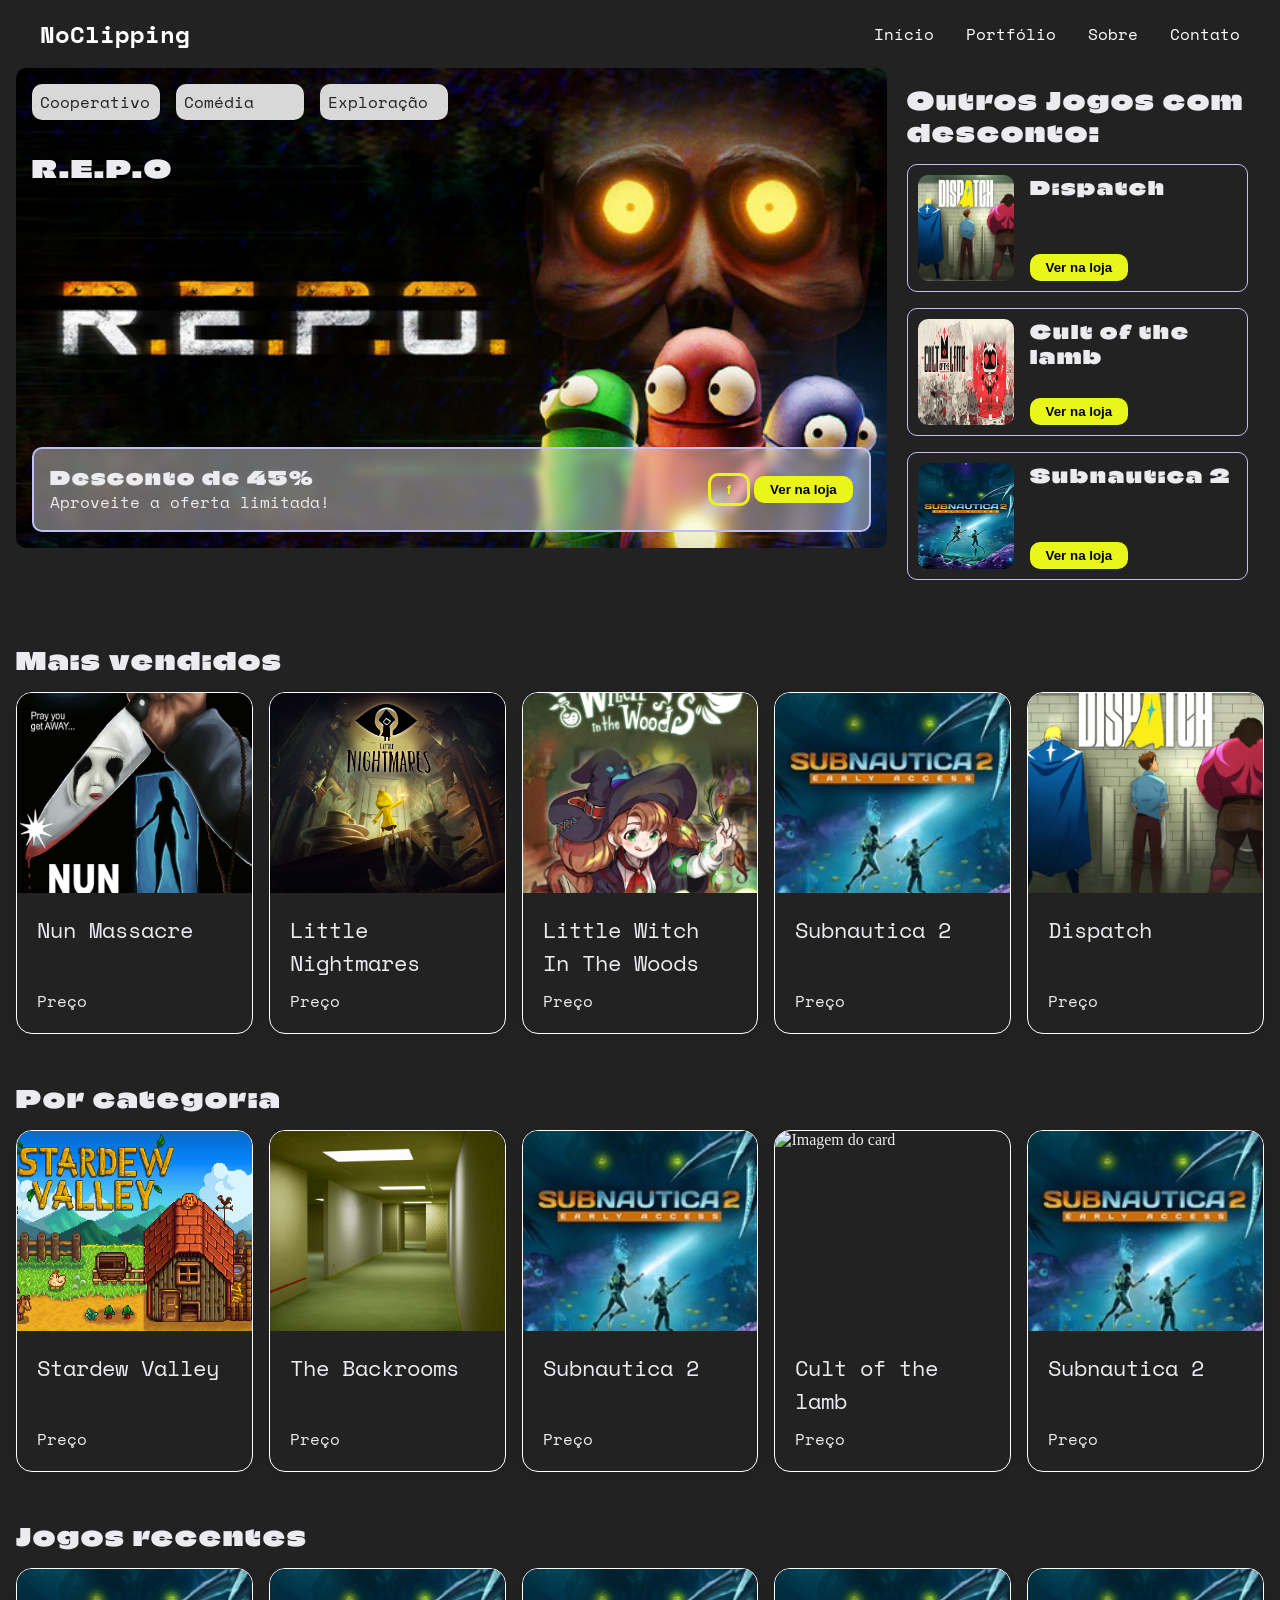
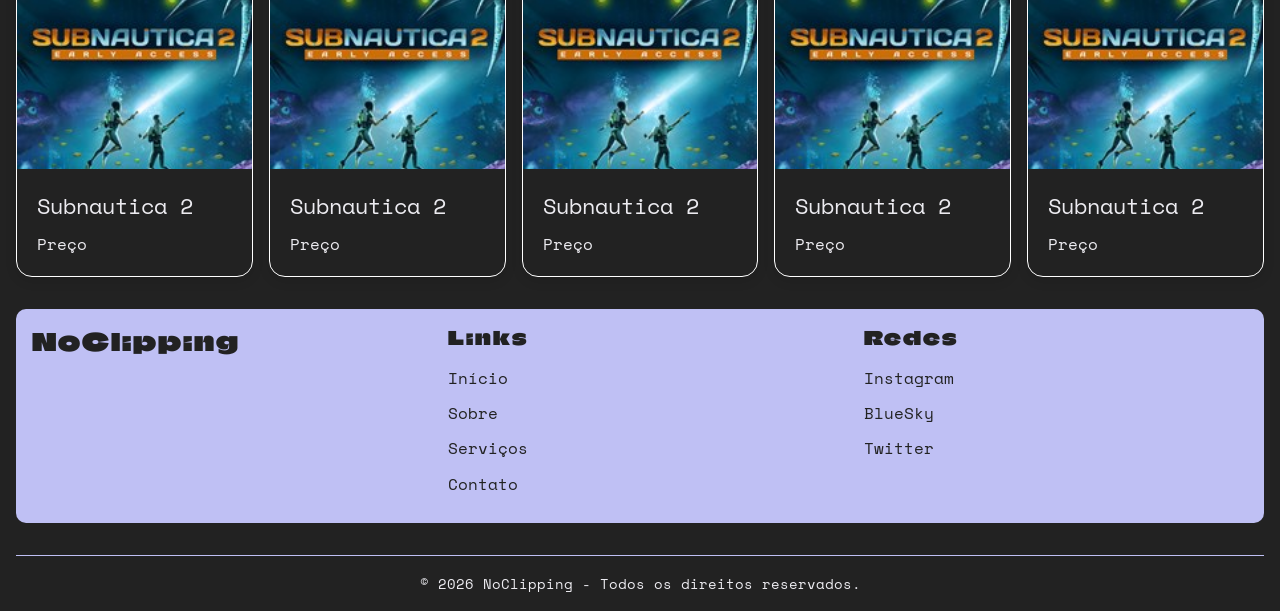
==== commit 3f32d605: "Style: estilização dos cards da pagina inicial" ====
--- a/index.html
+++ b/index.html
@@ -28,9 +28,6 @@
         <li><a href="/pages/portfolio.html">Portfólio</a></li>
         <li><a href="/pages/sobre.html">Sobre</a></li>
         <li><a href="/pages/contato.html">Contato</a></li>
-        <li><button class="mode" id="theme">
-          <img src="./src/assets/icones/light-mode.svg" alt="ícone do modo claro">
-        </button></li>
       </ul>
 
       <div class="menu-btn" id="menuBtn">
@@ -101,50 +98,50 @@
       <h2> Mais vendidos </h2>
       <div class="section-grid"> 
         <div class="card">
-        <img src="./src/assets/jogosImg/subnautica2.jpg" alt="Imagem do card">
-        <div class="card-content">
-          <p class="card-title">
-           Subnautica 2
-          </p>
-          <p>Preço</p>
-        </div>
-      </div>
-
-      <div class="card">
-        <img src="./src/assets/jogosImg/subnautica2.jpg" alt="Imagem do card">
-        <div class="card-content">
-          <p class="card-title">
-           Subnautica 2
-          </p>
-          <p>Preço</p>
-        </div>
-      </div>
-
-      <div class="card">
-        <img src="./src/assets/jogosImg/subnautica2.jpg" alt="Imagem do card">
-        <div class="card-content">
-          <p class="card-title">
-           Subnautica 2
-          </p>
-          <p>Preço</p>
-        </div>
-      </div>
-
-      <div class="card">
-        <img src="./src/assets/jogosImg/subnautica2.jpg" alt="Imagem do card">
-        <div class="card-content">
-          <p class="card-title">
-           Subnautica 2
-          </p>
-          <p>Preço</p>
-        </div>
-      </div>
-
-      <div class="card">
-        <img src="./src/assets/jogosImg/subnautica2.jpg" alt="Imagem do card">
-        <div class="card-content">
-          <p class="card-title">
-           Subnautica 2
+        <img src="./src/assets/jogosImg/nunMassacre.jpg" alt="Imagem do card">
+        <div class="card-content">
+          <p class="card-title">
+           Nun Massacre
+          </p>
+          <p>Preço</p>
+        </div>
+      </div>
+
+      <div class="card">
+        <img src="./src/assets/jogosImg/littleNightmares.png" alt="Imagem do card">
+        <div class="card-content">
+          <p class="card-title">
+           Little Nightmares
+          </p>
+          <p>Preço</p>
+        </div>
+      </div>
+
+      <div class="card">
+        <img src="./src/assets/jogosImg/littleWitchInTheWoods.jpg" alt="Imagem do card">
+        <div class="card-content">
+          <p class="card-title">
+           Little Witch In The Woods
+          </p>
+          <p>Preço</p>
+        </div>
+      </div>
+
+      <div class="card">
+        <img src="./src/assets/jogosImg/subnautica2.jpg" alt="Imagem do card">
+        <div class="card-content">
+          <p class="card-title">
+           Subnautica 2
+          </p>
+          <p>Preço</p>
+        </div>
+      </div>
+
+      <div class="card">
+        <img src="./src/assets/jogosImg/dispatch.jpg" alt="Imagem do card">
+        <div class="card-content">
+          <p class="card-title">
+           Dispatch
           </p>
           <p>Preço</p>
         </div>
@@ -156,40 +153,40 @@
       <h2> Por categoria </h2>
       <div class="section-grid"> 
         <div class="card">
-        <img src="./src/assets/jogosImg/subnautica2.jpg" alt="Imagem do card">
-        <div class="card-content">
-          <p class="card-title">
-           Subnautica 2
-          </p>
-          <p>Preço</p>
-        </div>
-      </div>
-
-      <div class="card">
-        <img src="./src/assets/jogosImg/subnautica2.jpg" alt="Imagem do card">
-        <div class="card-content">
-          <p class="card-title">
-           Subnautica 2
-          </p>
-          <p>Preço</p>
-        </div>
-      </div>
-
-      <div class="card">
-        <img src="./src/assets/jogosImg/subnautica2.jpg" alt="Imagem do card">
-        <div class="card-content">
-          <p class="card-title">
-           Subnautica 2
-          </p>
-          <p>Preço</p>
-        </div>
-      </div>
-
-      <div class="card">
-        <img src="./src/assets/jogosImg/subnautica2.jpg" alt="Imagem do card">
-        <div class="card-content">
-          <p class="card-title">
-           Subnautica 2
+        <img src="./src/assets/jogosImg/stardewValley.jpg" alt="Imagem do card">
+        <div class="card-content">
+          <p class="card-title">
+           Stardew Valley
+          </p>
+          <p>Preço</p>
+        </div>
+      </div>
+
+      <div class="card">
+        <img src="./src/assets/jogosImg/theBackrooms.jpg" alt="Imagem do card">
+        <div class="card-content">
+          <p class="card-title">
+           The Backrooms
+          </p>
+          <p>Preço</p>
+        </div>
+      </div>
+
+      <div class="card">
+        <img src="./src/assets/jogosImg/subnautica2.jpg" alt="Imagem do card">
+        <div class="card-content">
+          <p class="card-title">
+           Subnautica 2
+          </p>
+          <p>Preço</p>
+        </div>
+      </div>
+
+      <div class="card">
+        <img src="./src/assets/jogosImg/cultOFtheLamb.jpg" alt="Imagem do card">
+        <div class="card-content">
+          <p class="card-title">
+           Cult of the lamb
           </p>
           <p>Preço</p>
         </div>
@@ -266,7 +263,6 @@
     <div class="footer-container">
       <div class="footer-logo">
         <h2>NoClipping</h2>
-        <img src="./src/assets/jogosImg/cultOfTheLamb.jpg" alt="Desenho" id="img-pixel-art">
       </div>
 
       <div class="footer-links">
@@ -288,20 +284,6 @@
         </ul>
       </div>
     </div>
-    <div id="icones" class="flex-row">
-      <div class="icone"></div>
-      <div class="icone"></div>
-      <div class="icone"></div>
-      <div class="icone"></div>
-      <div class="icone"></div>
-      <div class="icone"></div>
-      <div class="icone"></div>
-      <div class="icone"></div>
-      <div class="icone"></div>
-      <div class="icone"></div>
-      <div class="icone"></div>
-      <div class="icone"></div>
-    </div>
     <div class="footer-bottom">
       <p>© 2026 NoClipping - Todos os direitos reservados.</p>
     </div>
--- a/src/style/global.css
+++ b/src/style/global.css
@@ -29,7 +29,7 @@
   flex-direction: column;
 }
 
-.gap-4:{
+.gap-4{
   gap: 1rem;
 }
 
@@ -65,6 +65,12 @@
   font-style: normal;
 }
 
+strong, label{
+  font-family: "Space Mono", monospace;
+  font-weight: 600;
+  font-style: normal;
+}
+
 body {
   background: var(--bg-color);
   transition: all 0.8s;
@@ -157,6 +163,9 @@
   box-shadow: 0 4px 12px rgba(0, 0, 0, 0.1);
   transition: 0.3s ease;
   border: solid 1px var(--branco);
+  display: flex;
+  flex-direction: column;
+  height: 100%;
 }
 
 .card:hover {
@@ -171,6 +180,10 @@
 
 .card-content {
   padding: 20px;
+  display: flex;
+  flex-direction: column;
+  flex: 1;
+  justify-content: space-between;
 }
 
 .card-title {
@@ -234,6 +247,7 @@
 .footer h2,
 .footer h3 {
   margin-bottom: 1rem;
+  color: var(--preto);
 }
 
 .footer p {
--- a/src/style/index.css
+++ b/src/style/index.css
@@ -34,7 +34,7 @@
 .tag-div{
     background-color: var(--cinza);
     padding: 6px 8px;
-    color: var(--text-color);
+    color: var(--preto);
     border-radius: var(--border-radius-sm);
     font-weight: bold;
 }
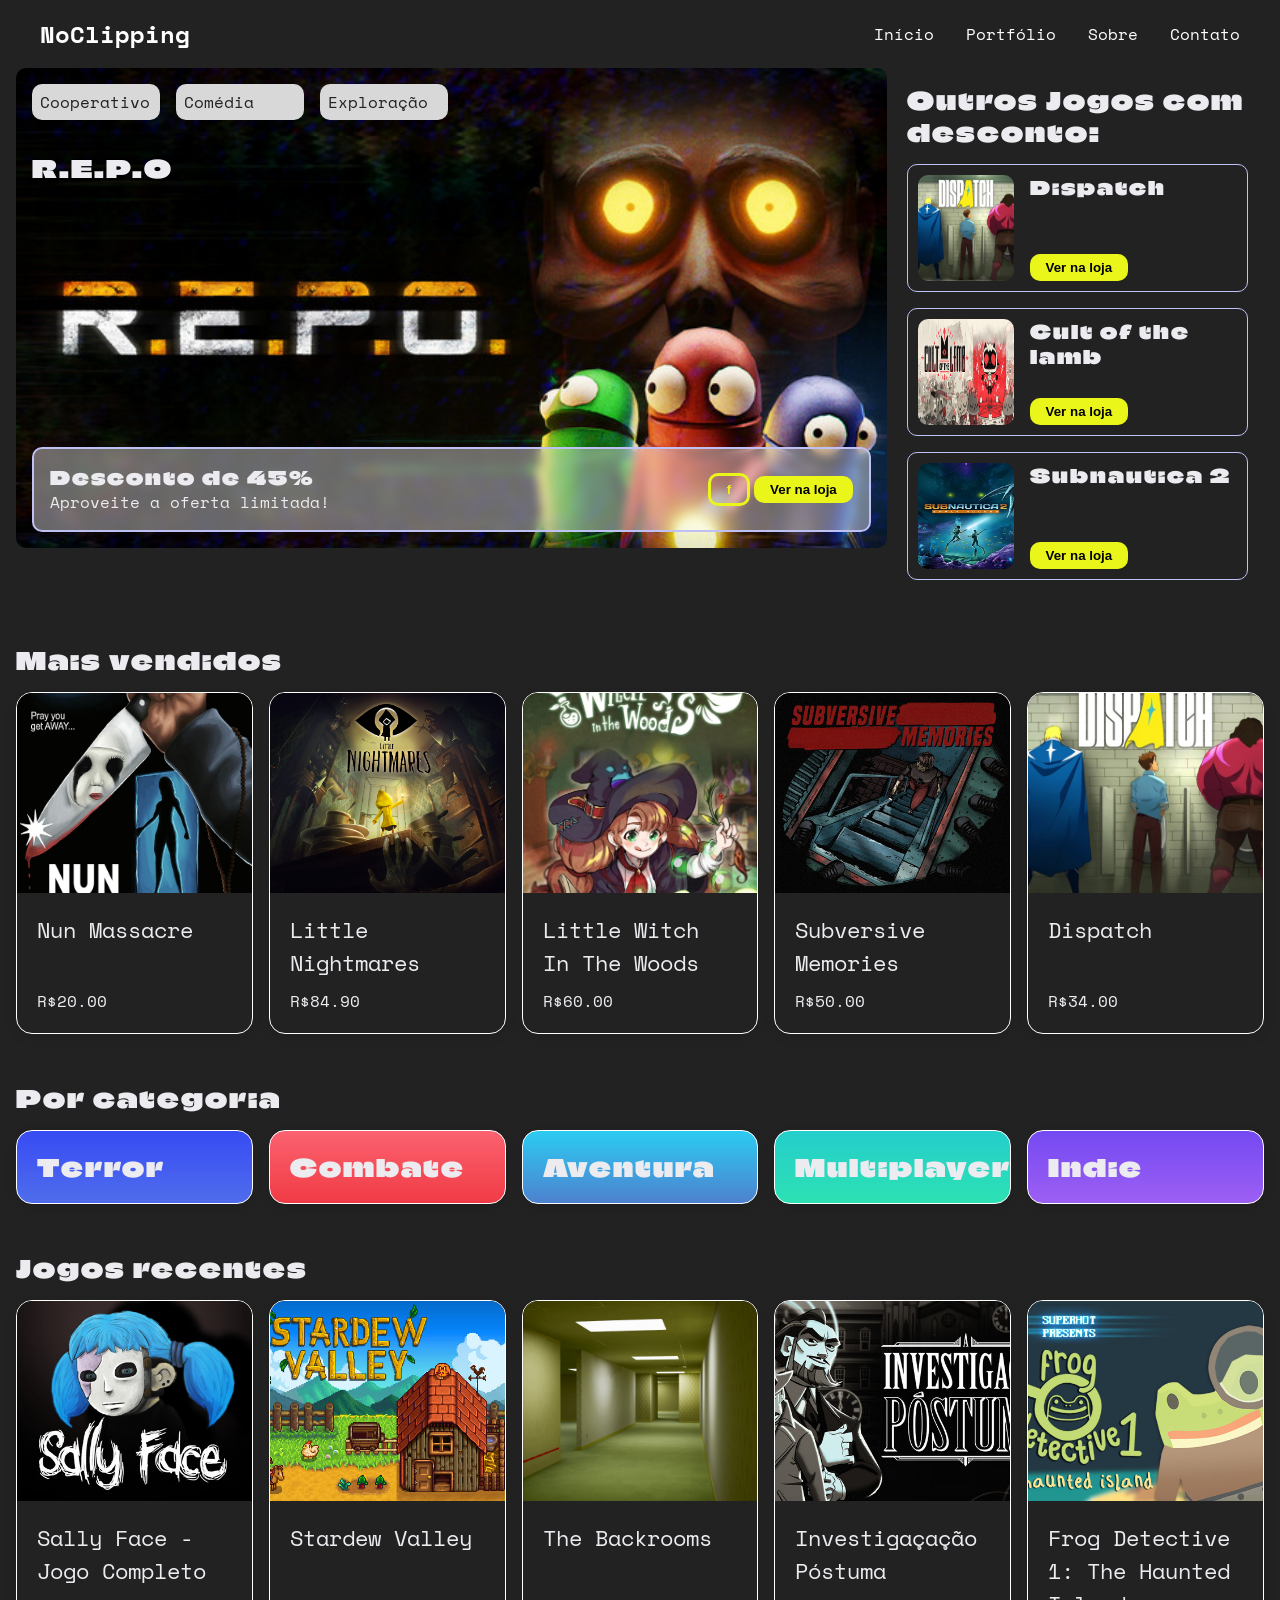
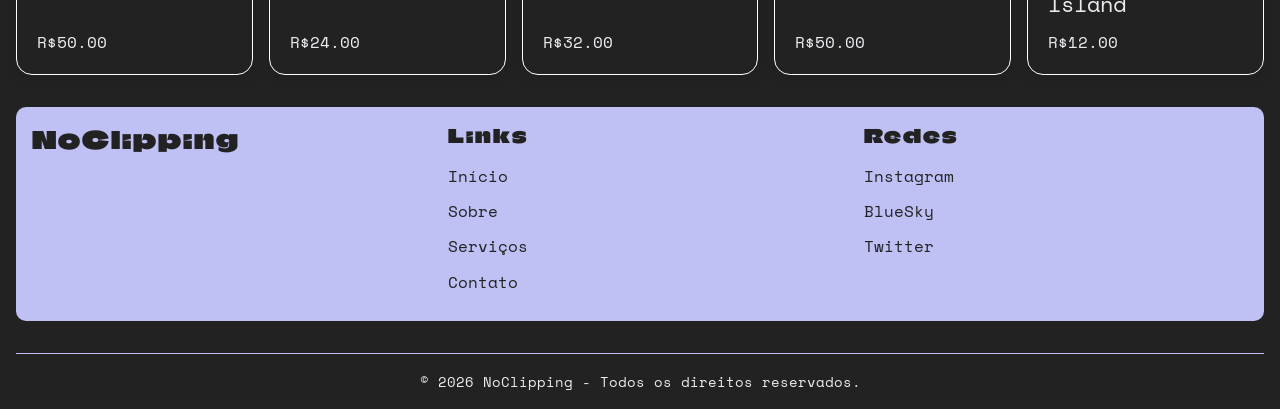
==== commit 2136fb46: "style: adição das imagens dos cards" ====
--- a/index.html
+++ b/index.html
@@ -5,7 +5,7 @@
   <meta charset="UTF-8" />
   <meta name="viewport" content="width=device-width, initial-scale=1.0" />
   <title>NoClipping | Início</title>
-  <link rel="shortcut icon" type="imagex/svg" href="../src/assets/favicon.svg" />
+  <link rel="shortcut icon" type="imagex/png" href="../src/assets/favicon.png" />
   <!-- estilos -->
   <link rel="stylesheet" href="./src/style/global.css" />
   <link rel="stylesheet" href="./src/style/index.css" />
@@ -98,52 +98,52 @@
       <h2> Mais vendidos </h2>
       <div class="section-grid"> 
         <div class="card">
-        <img src="./src/assets/jogosImg/nunMassacre.jpg" alt="Imagem do card">
+        <img src="./src/assets/jogosImg/nunMassacre.jpg" alt="Imagem do jogo Nun masacre">
         <div class="card-content">
           <p class="card-title">
            Nun Massacre
           </p>
-          <p>Preço</p>
-        </div>
-      </div>
-
-      <div class="card">
-        <img src="./src/assets/jogosImg/littleNightmares.png" alt="Imagem do card">
+          <p>R$20.00</p>
+        </div>
+      </div>
+
+      <div class="card">
+        <img src="./src/assets/jogosImg/littleNightmares.png" alt="Imagem do jogo Little nightmares">
         <div class="card-content">
           <p class="card-title">
            Little Nightmares
           </p>
-          <p>Preço</p>
-        </div>
-      </div>
-
-      <div class="card">
-        <img src="./src/assets/jogosImg/littleWitchInTheWoods.jpg" alt="Imagem do card">
+          <p>R$84.90</p>
+        </div>
+      </div>
+
+      <div class="card">
+        <img src="./src/assets/jogosImg/littleWitchInTheWoods.jpg" alt="Imagem do jogo Little witch in the woods">
         <div class="card-content">
           <p class="card-title">
            Little Witch In The Woods
           </p>
-          <p>Preço</p>
-        </div>
-      </div>
-
-      <div class="card">
-        <img src="./src/assets/jogosImg/subnautica2.jpg" alt="Imagem do card">
-        <div class="card-content">
-          <p class="card-title">
-           Subnautica 2
-          </p>
-          <p>Preço</p>
-        </div>
-      </div>
-
-      <div class="card">
-        <img src="./src/assets/jogosImg/dispatch.jpg" alt="Imagem do card">
+          <p>R$60.00</p>
+        </div>
+      </div>
+
+      <div class="card">
+        <img src="./src/assets/jogosImg/subversiveMemories.jpg" alt="Imagem do jogos Subversive memories">
+        <div class="card-content">
+          <p class="card-title">
+           Subversive Memories
+          </p>
+          <p>R$50.00</p>
+        </div>
+      </div>
+
+      <div class="card">
+        <img src="./src/assets/jogosImg/dispatch.jpg" alt="Imagem do jogo Dispatch">
         <div class="card-content">
           <p class="card-title">
            Dispatch
           </p>
-          <p>Preço</p>
+          <p>R$34.00</p>
         </div>
       </div>
       </div>
@@ -152,53 +152,33 @@
     <section class="flex-col">
       <h2> Por categoria </h2>
       <div class="section-grid"> 
-        <div class="card">
-        <img src="./src/assets/jogosImg/stardewValley.jpg" alt="Imagem do card">
-        <div class="card-content">
-          <p class="card-title">
-           Stardew Valley
-          </p>
-          <p>Preço</p>
-        </div>
-      </div>
-
-      <div class="card">
-        <img src="./src/assets/jogosImg/theBackrooms.jpg" alt="Imagem do card">
-        <div class="card-content">
-          <p class="card-title">
-           The Backrooms
-          </p>
-          <p>Preço</p>
-        </div>
-      </div>
-
-      <div class="card">
-        <img src="./src/assets/jogosImg/subnautica2.jpg" alt="Imagem do card">
-        <div class="card-content">
-          <p class="card-title">
-           Subnautica 2
-          </p>
-          <p>Preço</p>
-        </div>
-      </div>
-
-      <div class="card">
-        <img src="./src/assets/jogosImg/cultOFtheLamb.jpg" alt="Imagem do card">
-        <div class="card-content">
-          <p class="card-title">
-           Cult of the lamb
-          </p>
-          <p>Preço</p>
-        </div>
-      </div>
-
-      <div class="card">
-        <img src="./src/assets/jogosImg/subnautica2.jpg" alt="Imagem do card">
-        <div class="card-content">
-          <p class="card-title">
-           Subnautica 2
-          </p>
-          <p>Preço</p>
+        <div class="card card-terror">
+        <div class="card-content">
+          <h2>Terror</h2>
+        </div>
+      </div>
+
+      <div class="card card-combate">
+        <div class="card-content">
+          <h2>Combate</h2>
+        </div>
+      </div>
+
+      <div class="card card-aventura">
+        <div class="card-content">
+          <h2>Aventura</h2>
+        </div>
+      </div>
+
+      <div class="card card-multiplayer">
+        <div class="card-content">
+          <h2>Multiplayer</h2>
+        </div>
+      </div>
+
+      <div class="card card-indie">
+        <div class="card-content">
+          <h2>Indie</h2>
         </div>
       </div>
       </div>
@@ -207,52 +187,52 @@
       <h2> Jogos recentes </h2>
       <div class="section-grid"> 
         <div class="card">
-        <img src="./src/assets/jogosImg/subnautica2.jpg" alt="Imagem do card">
-        <div class="card-content">
-          <p class="card-title">
-           Subnautica 2
-          </p>
-          <p>Preço</p>
-        </div>
-      </div>
-
-      <div class="card">
-        <img src="./src/assets/jogosImg/subnautica2.jpg" alt="Imagem do card">
-        <div class="card-content">
-          <p class="card-title">
-           Subnautica 2
-          </p>
-          <p>Preço</p>
-        </div>
-      </div>
-
-      <div class="card">
-        <img src="./src/assets/jogosImg/subnautica2.jpg" alt="Imagem do card">
-        <div class="card-content">
-          <p class="card-title">
-           Subnautica 2
-          </p>
-          <p>Preço</p>
-        </div>
-      </div>
-
-      <div class="card">
-        <img src="./src/assets/jogosImg/subnautica2.jpg" alt="Imagem do card">
-        <div class="card-content">
-          <p class="card-title">
-           Subnautica 2
-          </p>
-          <p>Preço</p>
-        </div>
-      </div>
-
-      <div class="card">
-        <img src="./src/assets/jogosImg/subnautica2.jpg" alt="Imagem do card">
-        <div class="card-content">
-          <p class="card-title">
-           Subnautica 2
-          </p>
-          <p>Preço</p>
+        <img src="./src/assets/jogosImg/sallyFace.jpg" alt="Imagem do jogo Sally face">
+        <div class="card-content">
+          <p class="card-title">
+           Sally Face - Jogo Completo
+          </p>
+          <p>R$50.00</p>
+        </div>
+      </div>
+
+     <div class="card">
+        <img src="./src/assets/jogosImg/stardewValley.jpg" alt="Imagem do jogo Stardew Valley">
+        <div class="card-content">
+          <p class="card-title">
+           Stardew Valley
+          </p>
+          <p>R$24.00</p>
+        </div>
+      </div>
+
+      <div class="card">
+        <img src="./src/assets/jogosImg/theBackrooms.jpg" alt="Imagem do jogo The backrooms">
+        <div class="card-content">
+          <p class="card-title">
+           The Backrooms
+          </p>
+          <p>R$32.00</p>
+        </div>
+      </div>
+
+      <div class="card">
+        <img src="./src/assets/jogosImg/investigacaoPostuma.jpg" alt="Imagem do jogos Investigação póstuma">
+        <div class="card-content">
+          <p class="card-title">
+           Investigaçação Póstuma
+          </p>
+          <p>R$50.00</p>
+        </div>
+      </div>
+
+      <div class="card">
+        <img src="./src/assets/jogosImg/frogDetective.jpg" alt="Imagem do jogo Frog detective 1: The Haunted Island">
+        <div class="card-content">
+          <p class="card-title">
+           Frog Detective 1: The Haunted Island
+          </p>
+          <p>R$12.00</p>
         </div>
       </div>
       </div>
--- a/src/style/index.css
+++ b/src/style/index.css
@@ -80,6 +80,26 @@
     justify-content: center;
 }
 
+.card-terror {
+    background-image: linear-gradient(#374BF3, #4f6dec);
+}
+
+.card-combate {
+    background-image: linear-gradient(#fb626f, #f03b46);
+}
+
+.card-aventura {
+    background-image: linear-gradient(#2CCBF2, #4D82CE);
+}
+
+.card-multiplayer {
+    background-image: linear-gradient(#24CECB, #2de1b3);
+}
+
+.card-indie {
+    background-image: linear-gradient(#7449F2, #9d5ff3);
+}
+
 @media (max-width: 768px) {
     #hero-section {
         flex-direction: column;
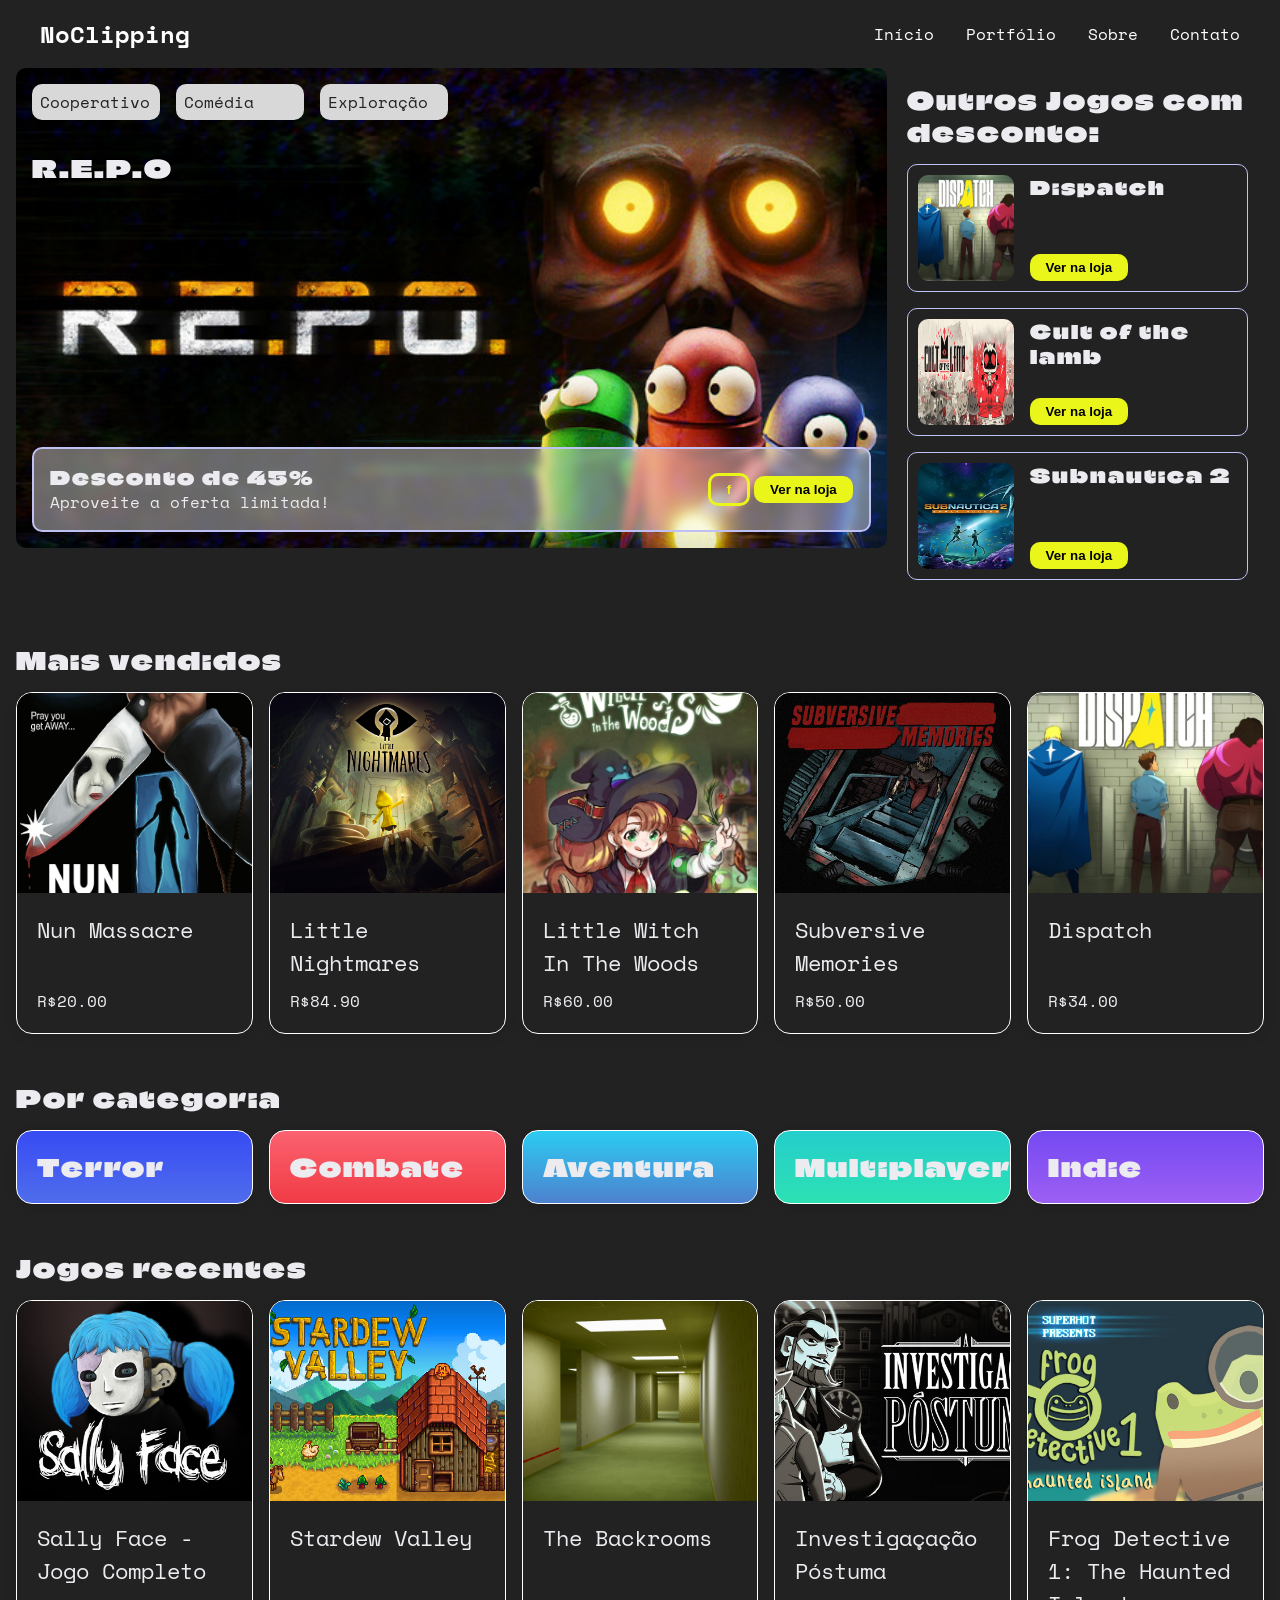
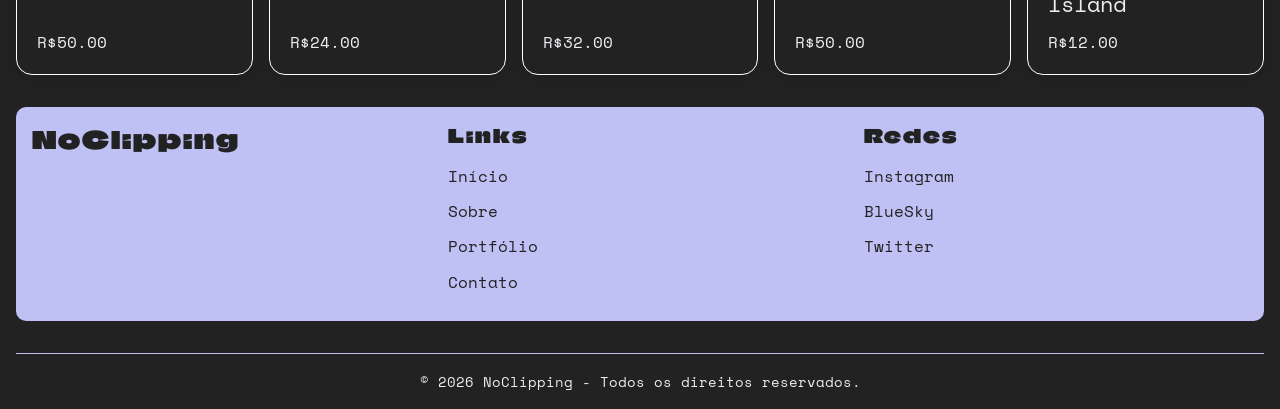
==== commit 3e86b4d6: "fix: links do footer" ====
--- a/index.html
+++ b/index.html
@@ -25,9 +25,9 @@
 
       <ul class="nav-links" id="navLinks">
         <li><a href="/index.html">Início</a></li>
-        <li><a href="/pages/portfolio.html">Portfólio</a></li>
-        <li><a href="/pages/sobre.html">Sobre</a></li>
-        <li><a href="/pages/contato.html">Contato</a></li>
+        <li><a href="./pages/portfolio.html">Portfólio</a></li>
+        <li><a href="./pages/sobre.html">Sobre</a></li>
+        <li><a href="./pages/contato.html">Contato</a></li>
       </ul>
 
       <div class="menu-btn" id="menuBtn">
@@ -248,10 +248,10 @@
       <div class="footer-links">
         <h3>Links</h3>
         <ul>
-          <li><a href="#">Início</a></li>
-          <li><a href="#">Sobre</a></li>
-          <li><a href="#">Serviços</a></li>
-          <li><a href="#">Contato</a></li>
+          <li><a href="./index.html">Início</a></li>
+          <li><a href="./pages/sobre.html">Sobre</a></li>
+          <li><a href="./pages/portfolio.html">Portfólio</a></li>
+          <li><a href="./pages/contato.html">Contato</a></li>
         </ul>
       </div>
 
